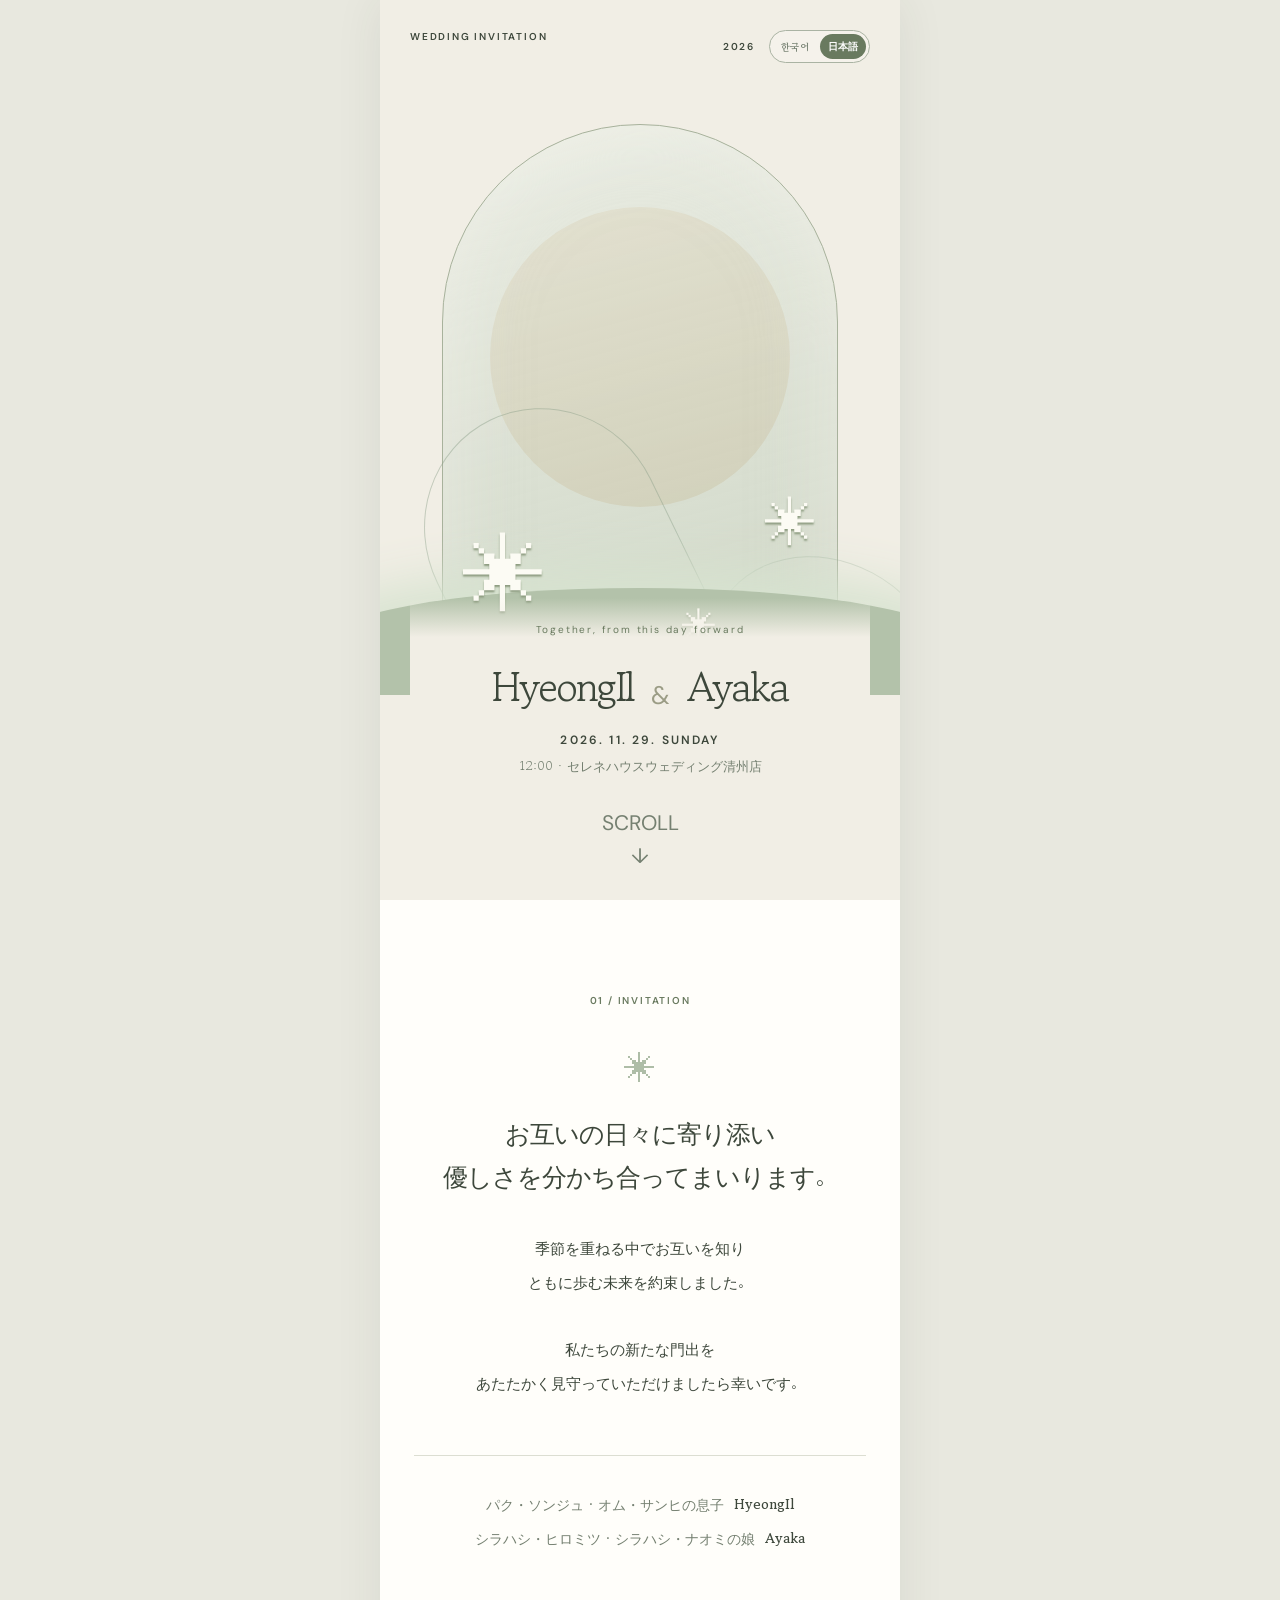
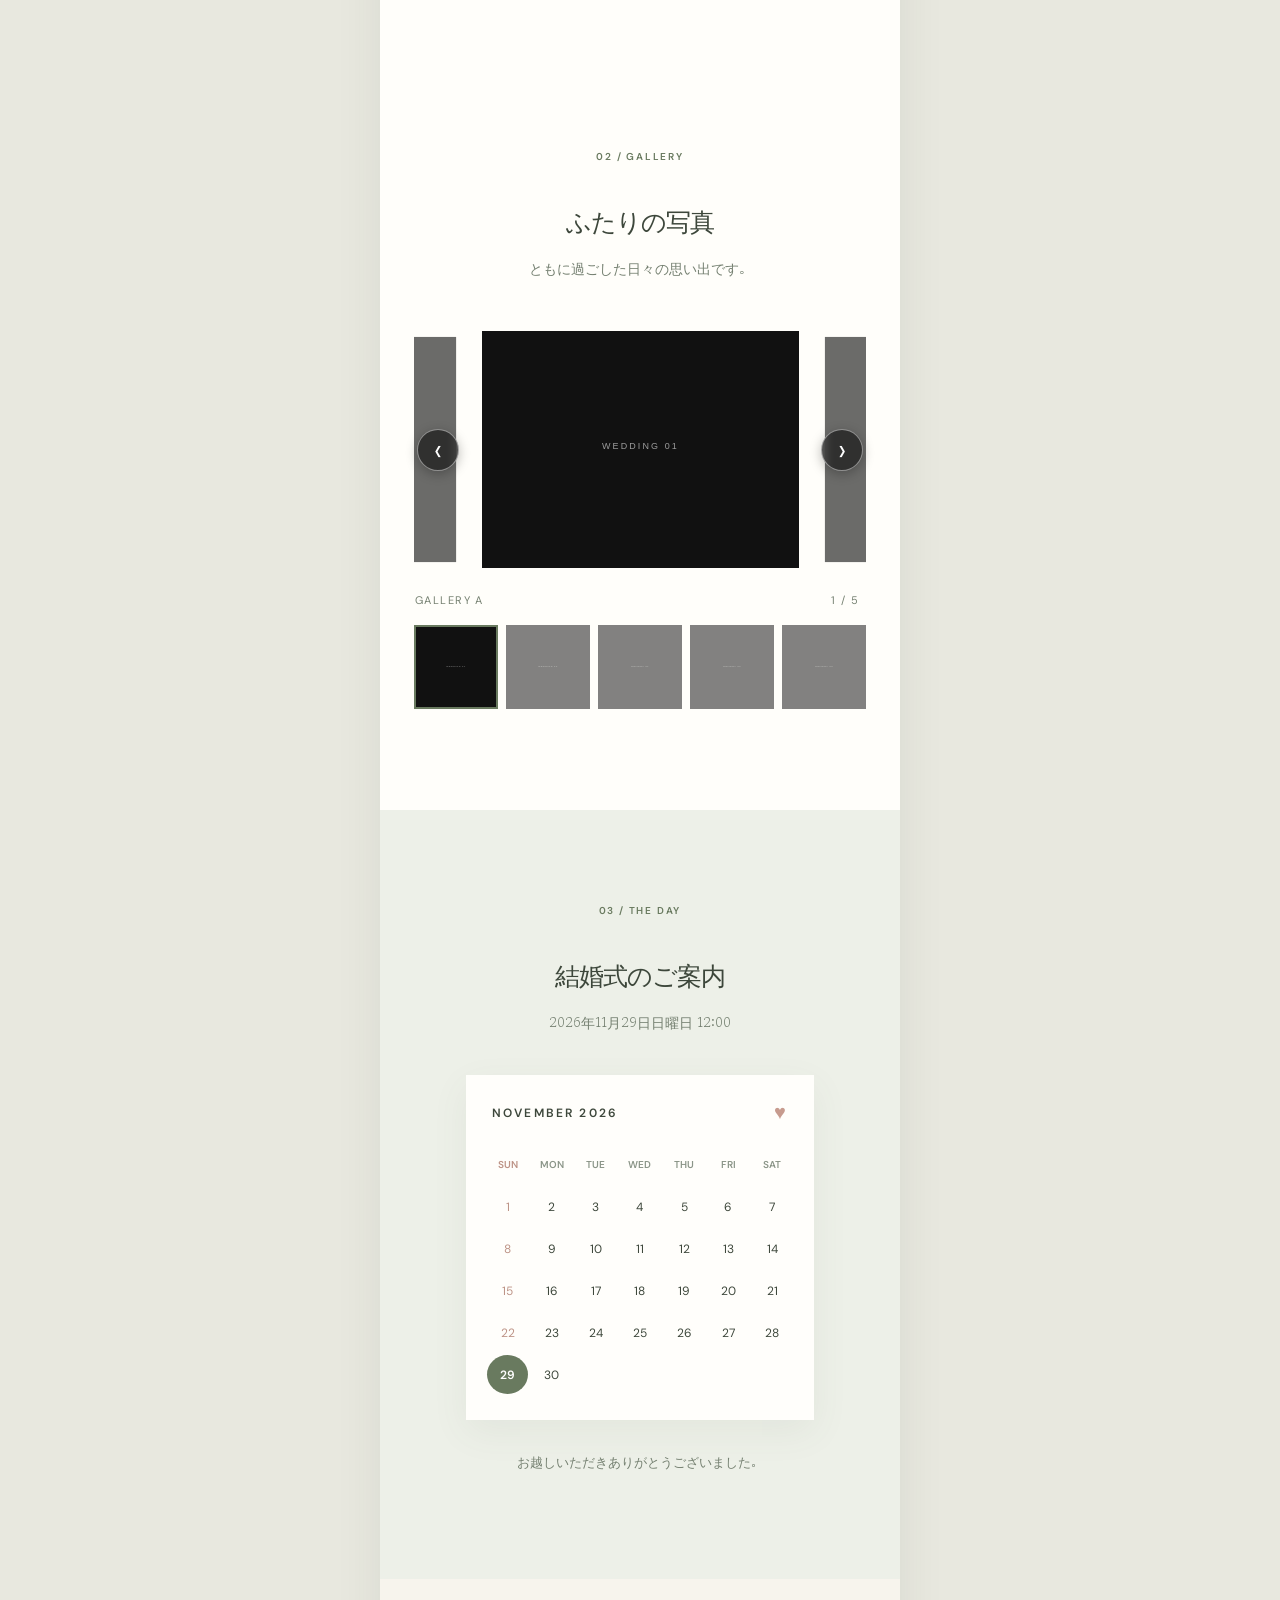
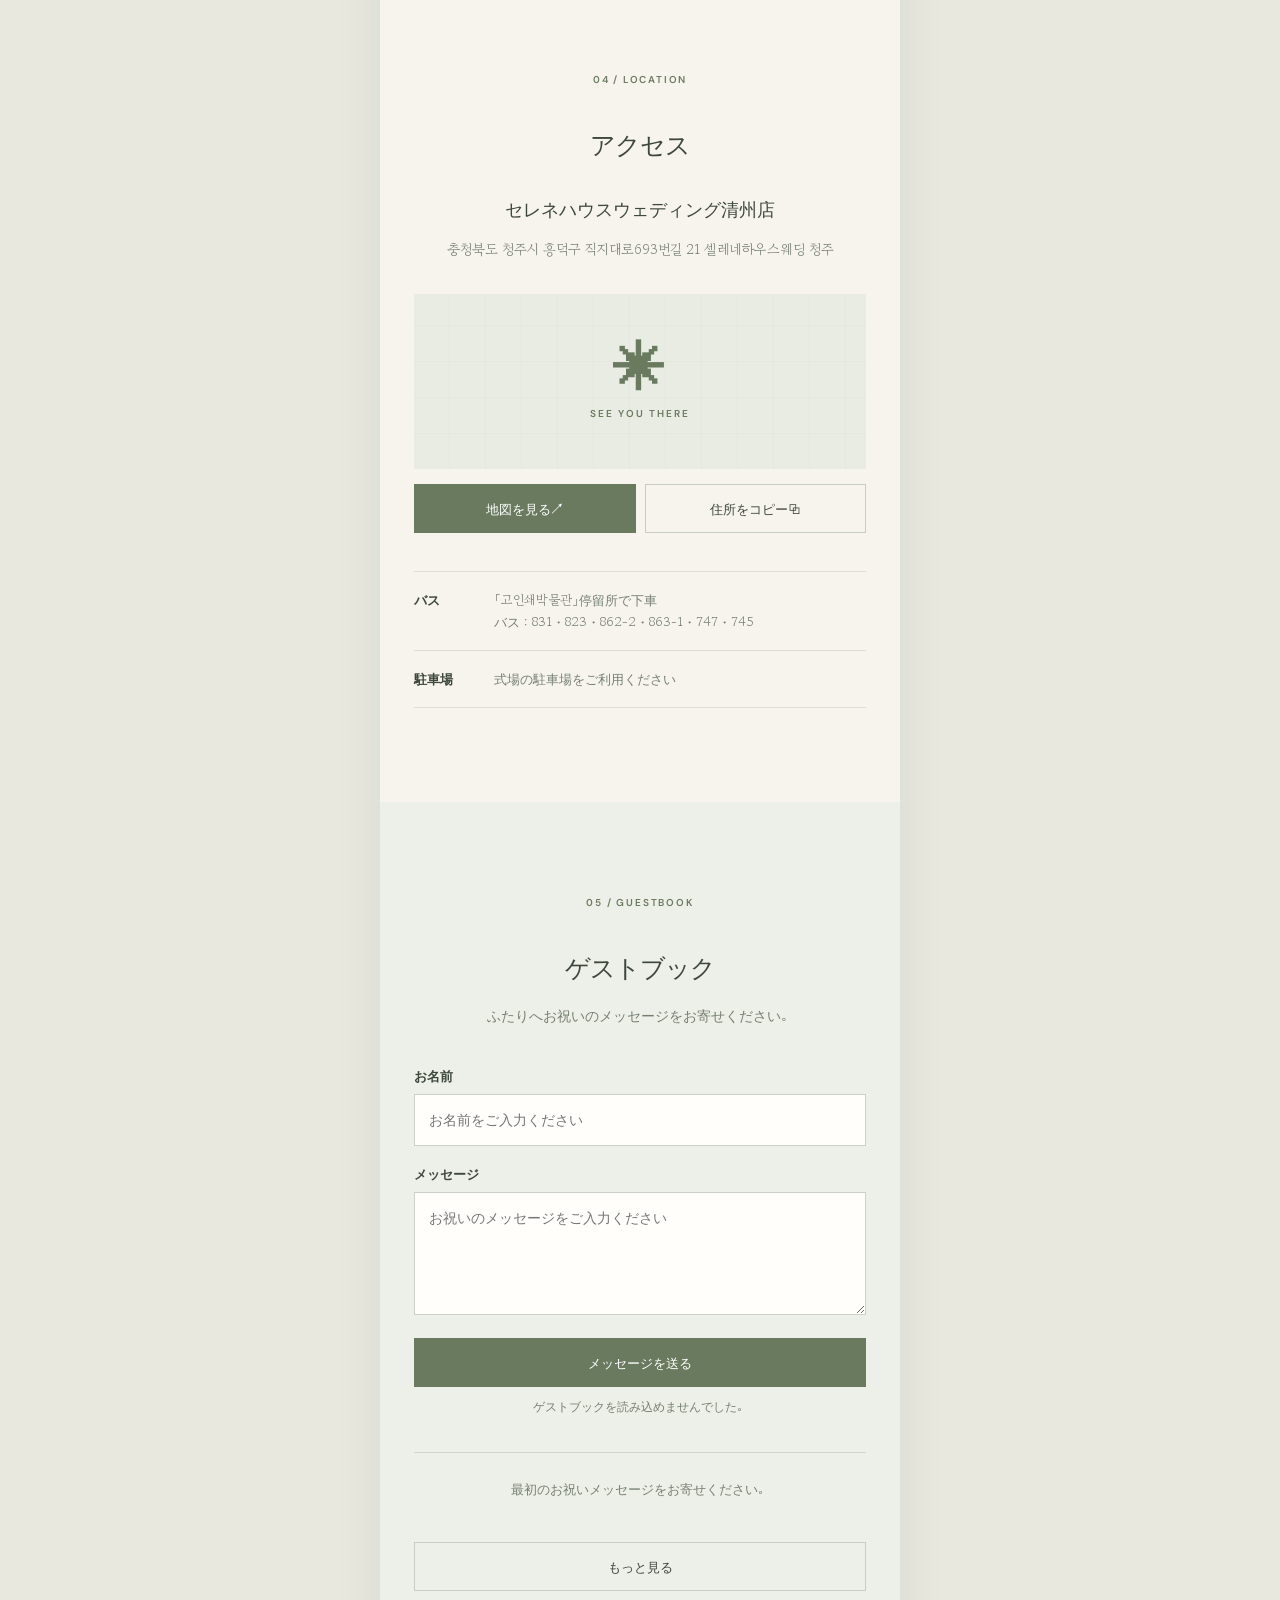
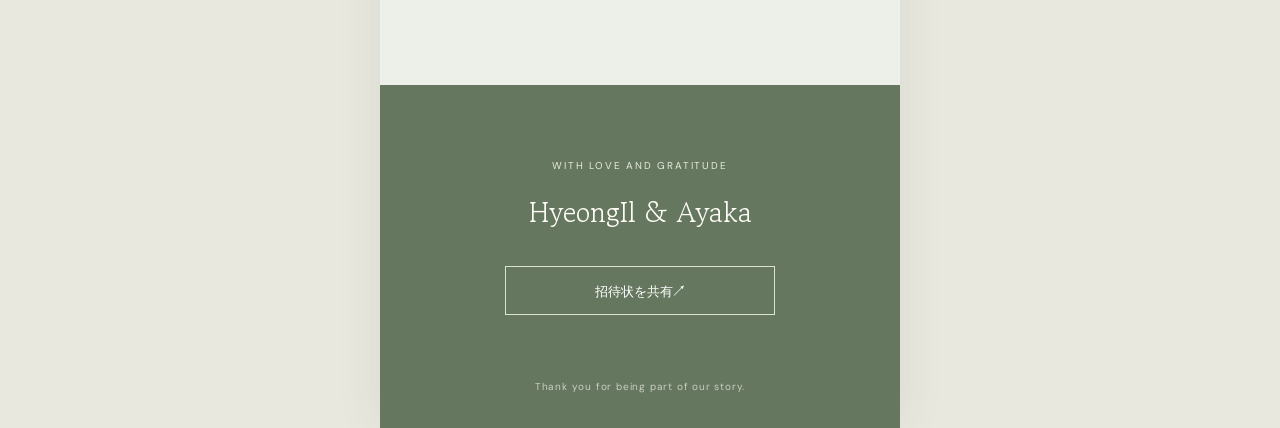
==== ja/index.html @ 50c6c828 "refactor: Change Preview title for lang" ====
<!doctype html>
<html lang="ja">
<head>
  <meta charset="utf-8">
  <meta name="viewport" content="width=device-width, initial-scale=1">
  <meta name="theme-color" content="#f7f4ed">
  <meta name="description" content="ヒョンイルとアヤカの結婚式に皆さまをご招待いたします。">
  <meta property="og:type" content="website">
  <meta property="og:locale" content="ja_JP">
  <meta property="og:locale:alternate" content="ko_KR">
  <meta property="og:title" content="ヒョンイル &amp; アヤカ | 結婚式のご招待">
  <meta property="og:description" content="2026年11月29日、私たちふたりの新たな門出にご招待いたします。">
  <meta property="og:url" content="https://park-gamza.github.io/Invitation/ja/">
  <meta name="twitter:card" content="summary">
  <meta name="twitter:title" content="ヒョンイル &amp; アヤカ | 結婚式のご招待">
  <meta name="twitter:description" content="2026年11月29日、私たちふたりの新たな門出にご招待いたします。">
  <title>ヒョンイル &amp; アヤカ | 結婚式のご招待</title>
  <link rel="canonical" href="https://park-gamza.github.io/Invitation/ja/">
  <link rel="alternate" hreflang="ko" href="https://park-gamza.github.io/Invitation/">
  <link rel="alternate" hreflang="ja" href="https://park-gamza.github.io/Invitation/ja/">
  <style>
    body{display:grid;min-height:100vh;margin:0;place-items:center;background:#f7f4ed;color:#3d473b;font-family:serif;text-align:center}a{color:inherit}
  </style>
  <script>
    const target = new URL("../", location.href);
    target.searchParams.set("lang", "ja");
    target.hash = location.hash;
    location.replace(target.href);
  </script>
</head>
<body>
  <p>日本語の招待状を表示しています。<br><a href="../?lang=ja">こちらをクリックしてください。</a></p>
</body>
</html>
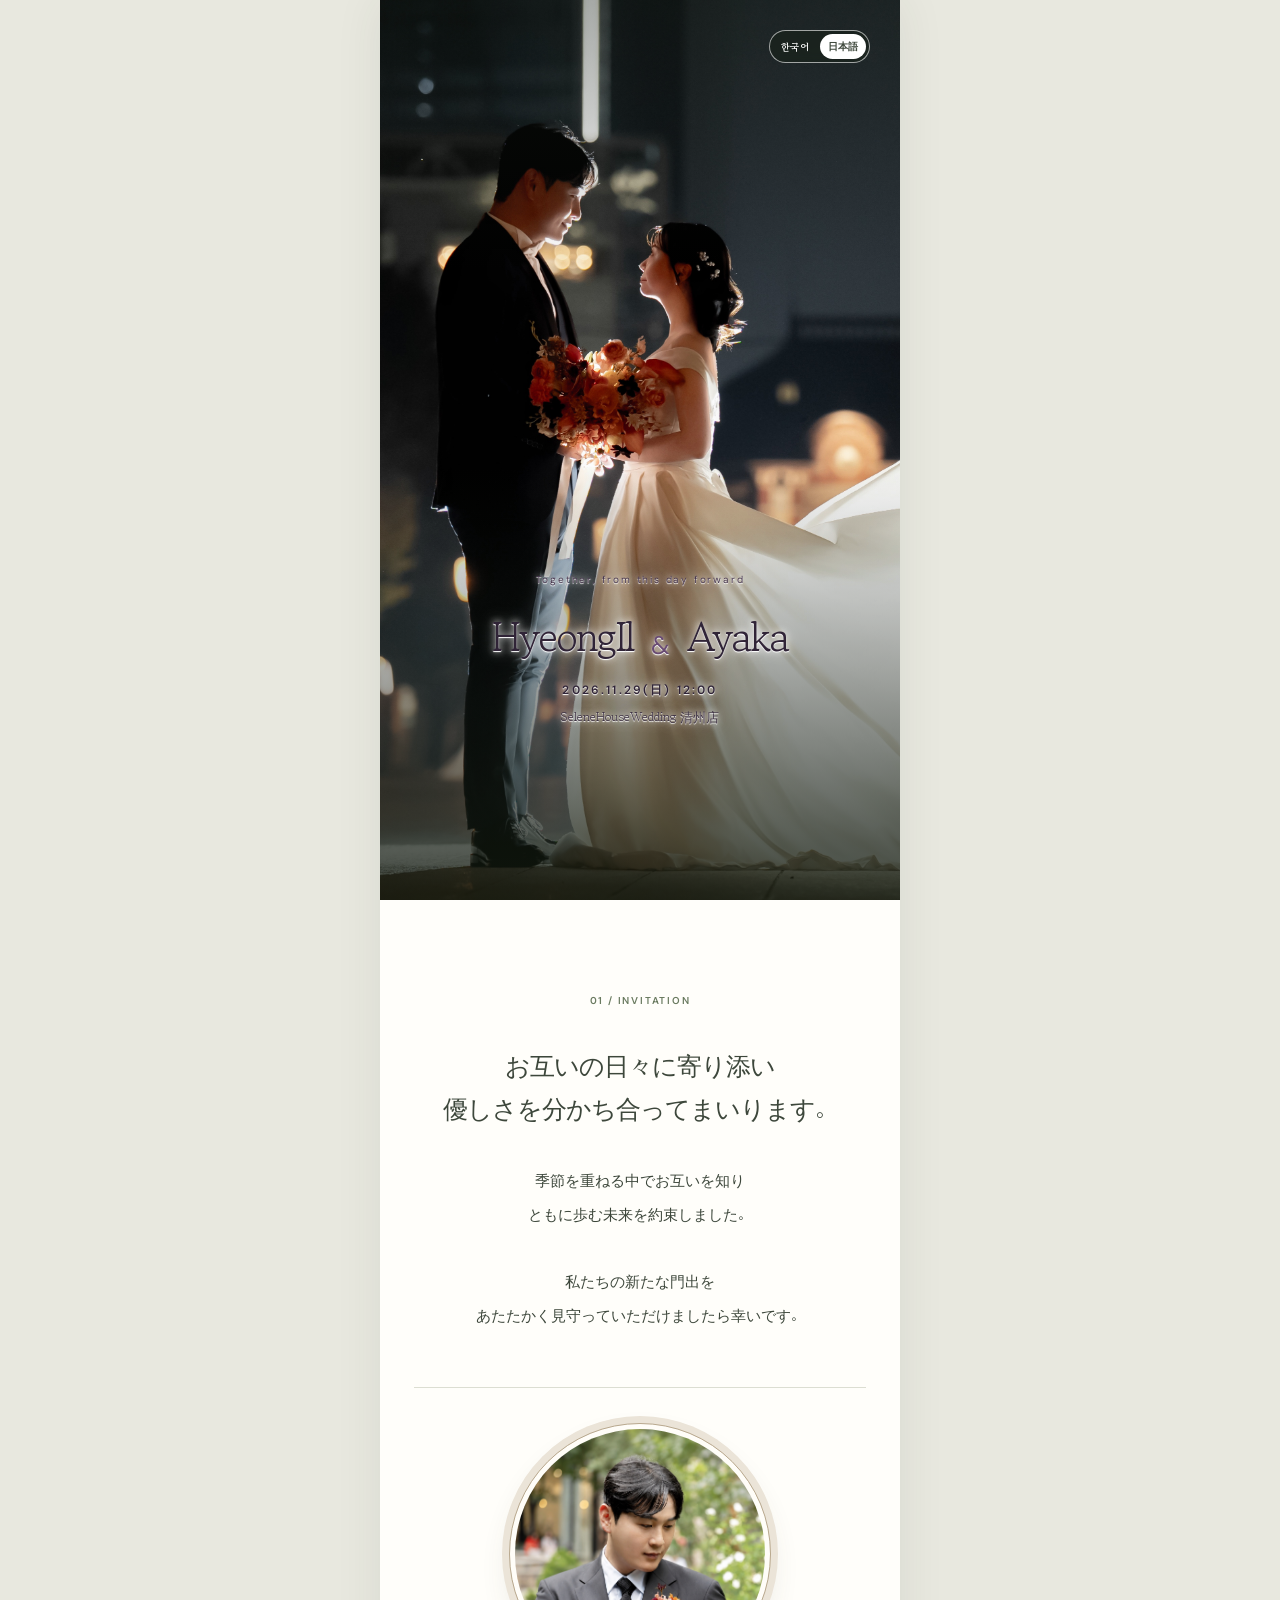
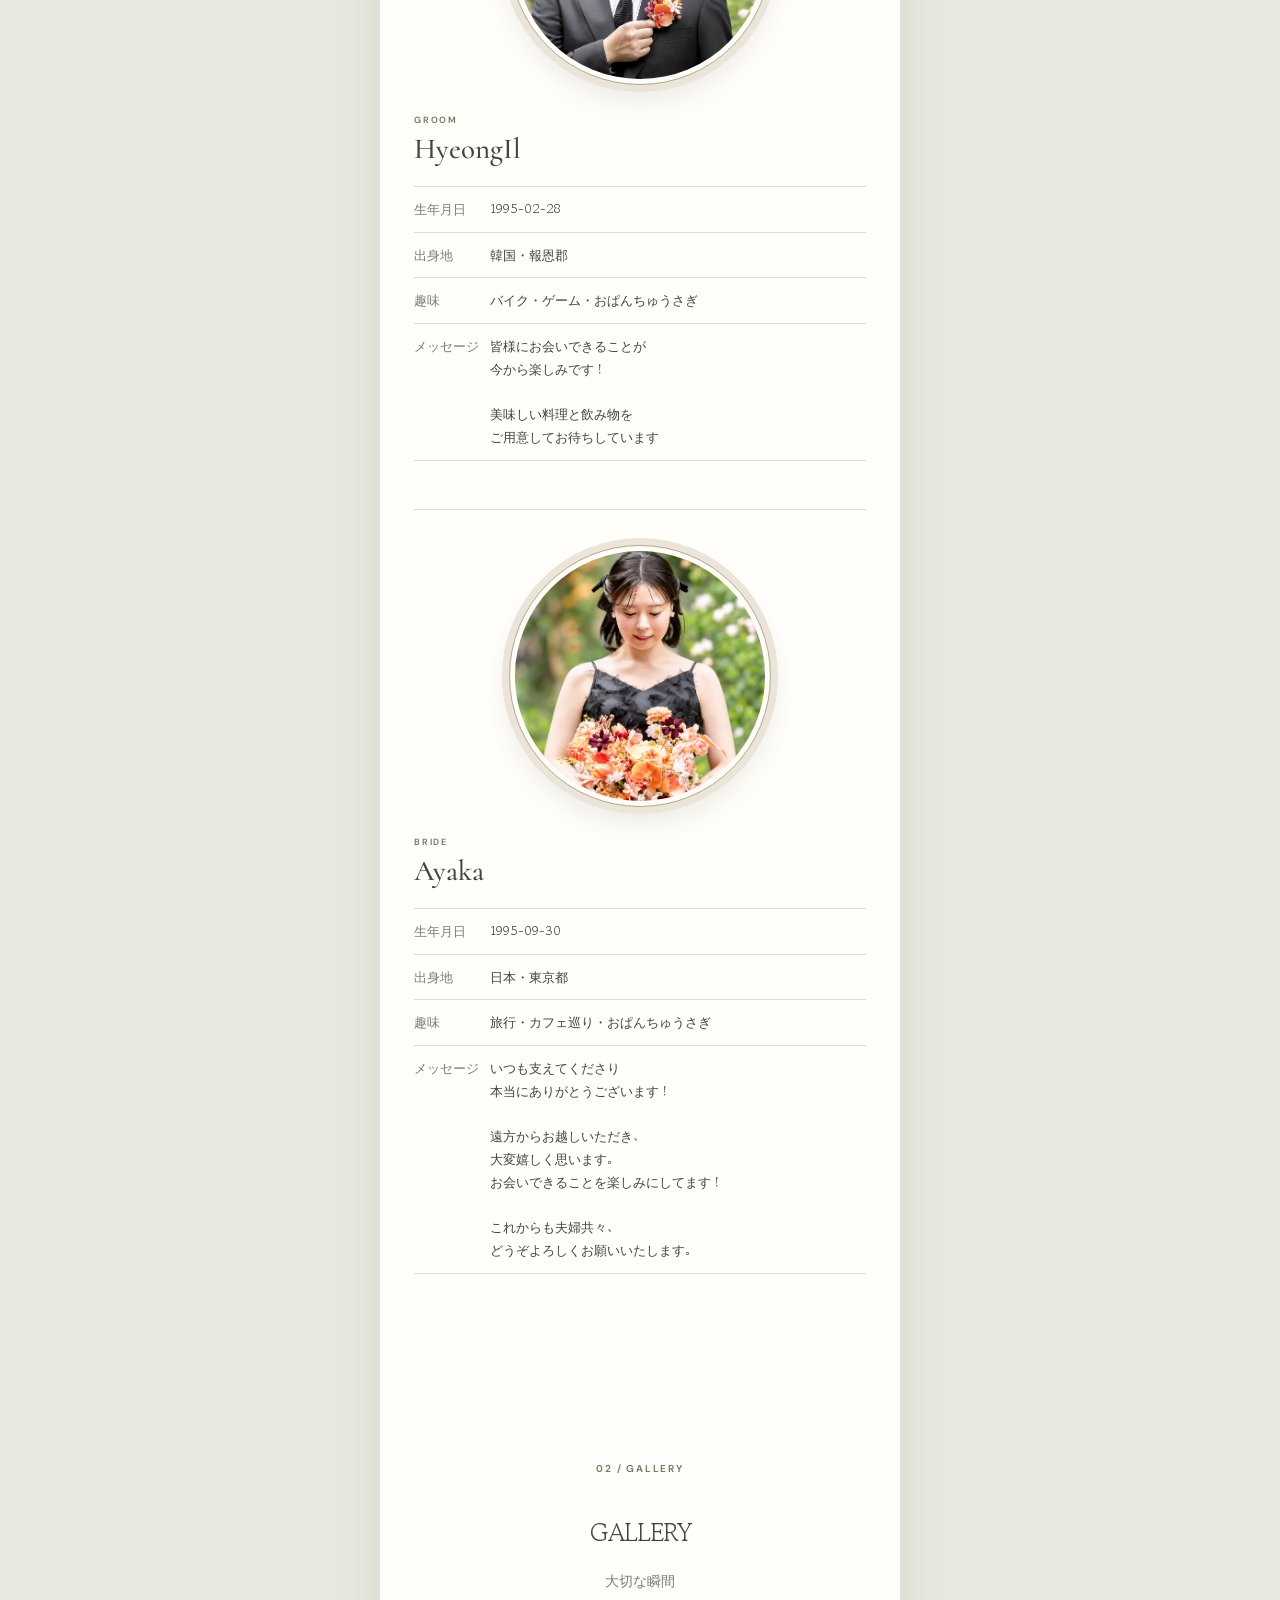
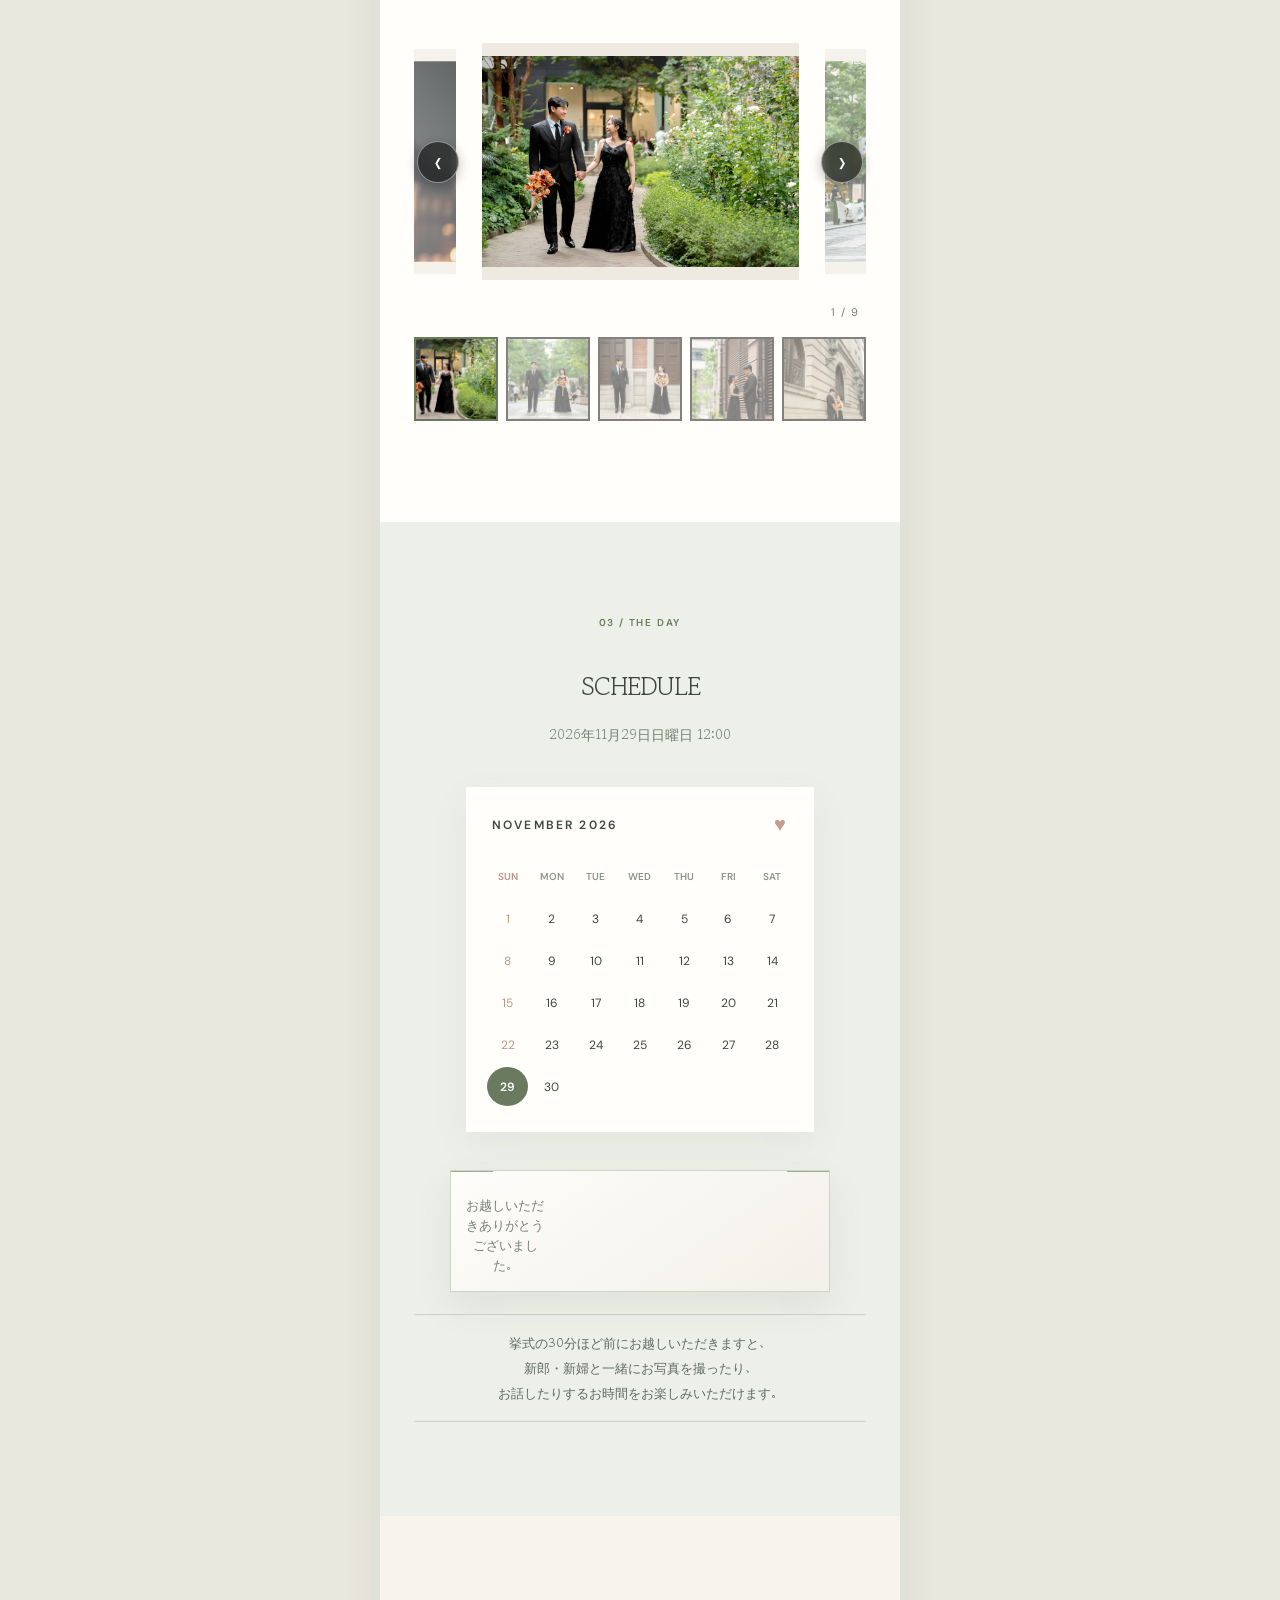
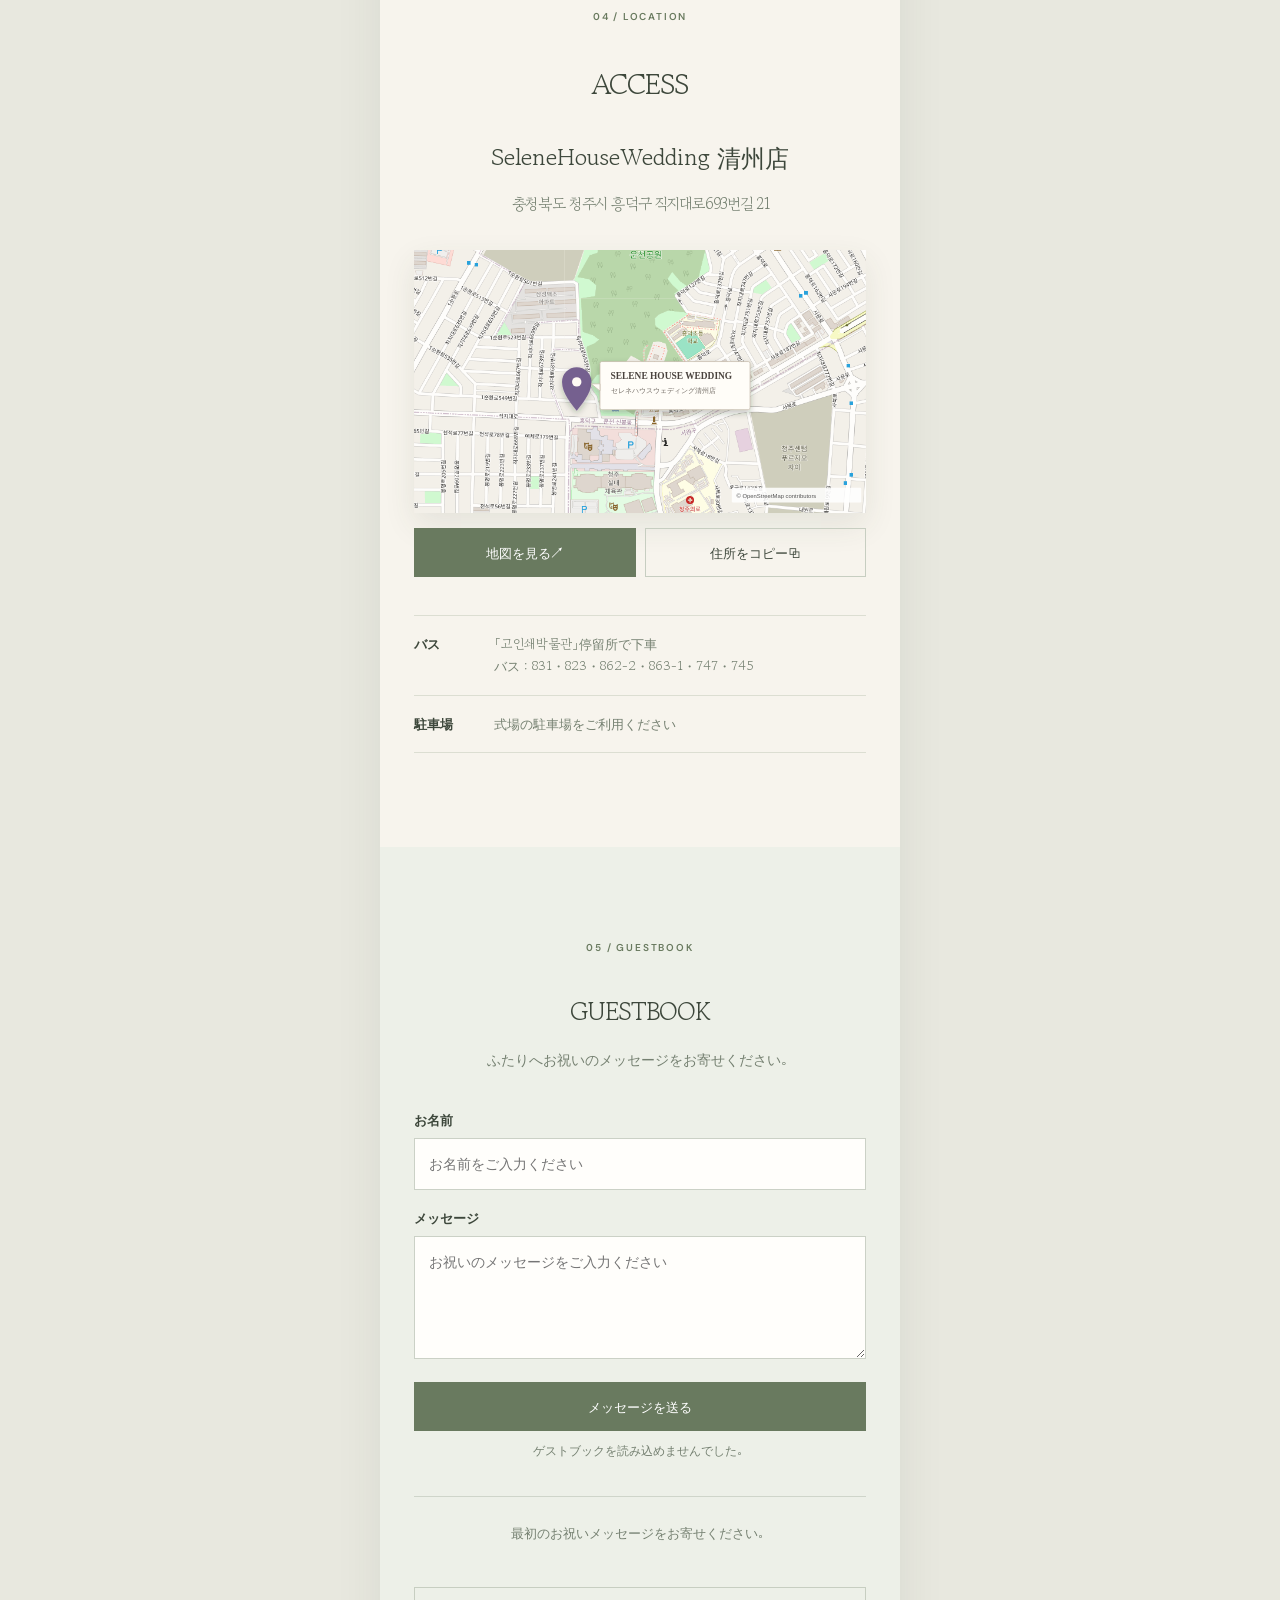
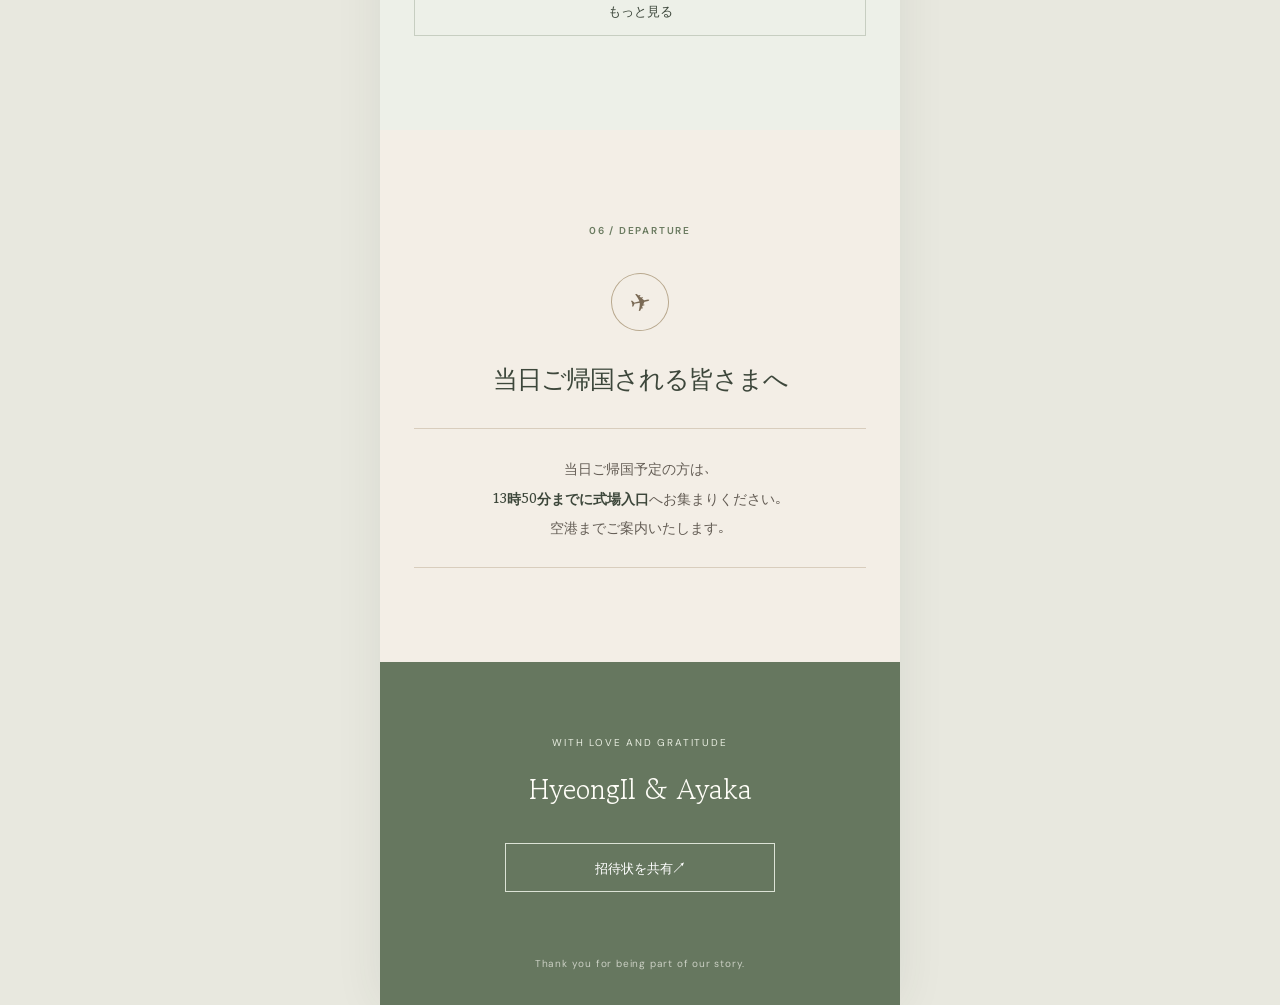
==== commit 0d6ffa69: "refactor: fix preview" ====
--- a/ja/index.html
+++ b/ja/index.html
@@ -11,9 +11,15 @@
   <meta property="og:title" content="ヒョンイル &amp; アヤカ | 結婚式のご招待">
   <meta property="og:description" content="2026年11月29日、私たちふたりの新たな門出にご招待いたします。">
   <meta property="og:url" content="https://park-gamza.github.io/Invitation/ja/">
-  <meta name="twitter:card" content="summary">
+  <meta property="og:image" content="https://park-gamza.github.io/Invitation/assets/images/share-preview.jpg?v=20260923-1">
+  <meta property="og:image:secure_url" content="https://park-gamza.github.io/Invitation/assets/images/share-preview.jpg?v=20260923-1">
+  <meta property="og:image:type" content="image/jpeg">
+  <meta property="og:image:width" content="1200">
+  <meta property="og:image:height" content="630">
+  <meta name="twitter:card" content="summary_large_image">
   <meta name="twitter:title" content="ヒョンイル &amp; アヤカ | 結婚式のご招待">
   <meta name="twitter:description" content="2026年11月29日、私たちふたりの新たな門出にご招待いたします。">
+  <meta name="twitter:image" content="https://park-gamza.github.io/Invitation/assets/images/share-preview.jpg?v=20260923-1">
   <title>ヒョンイル &amp; アヤカ | 結婚式のご招待</title>
   <link rel="canonical" href="https://park-gamza.github.io/Invitation/ja/">
   <link rel="alternate" hreflang="ko" href="https://park-gamza.github.io/Invitation/">
